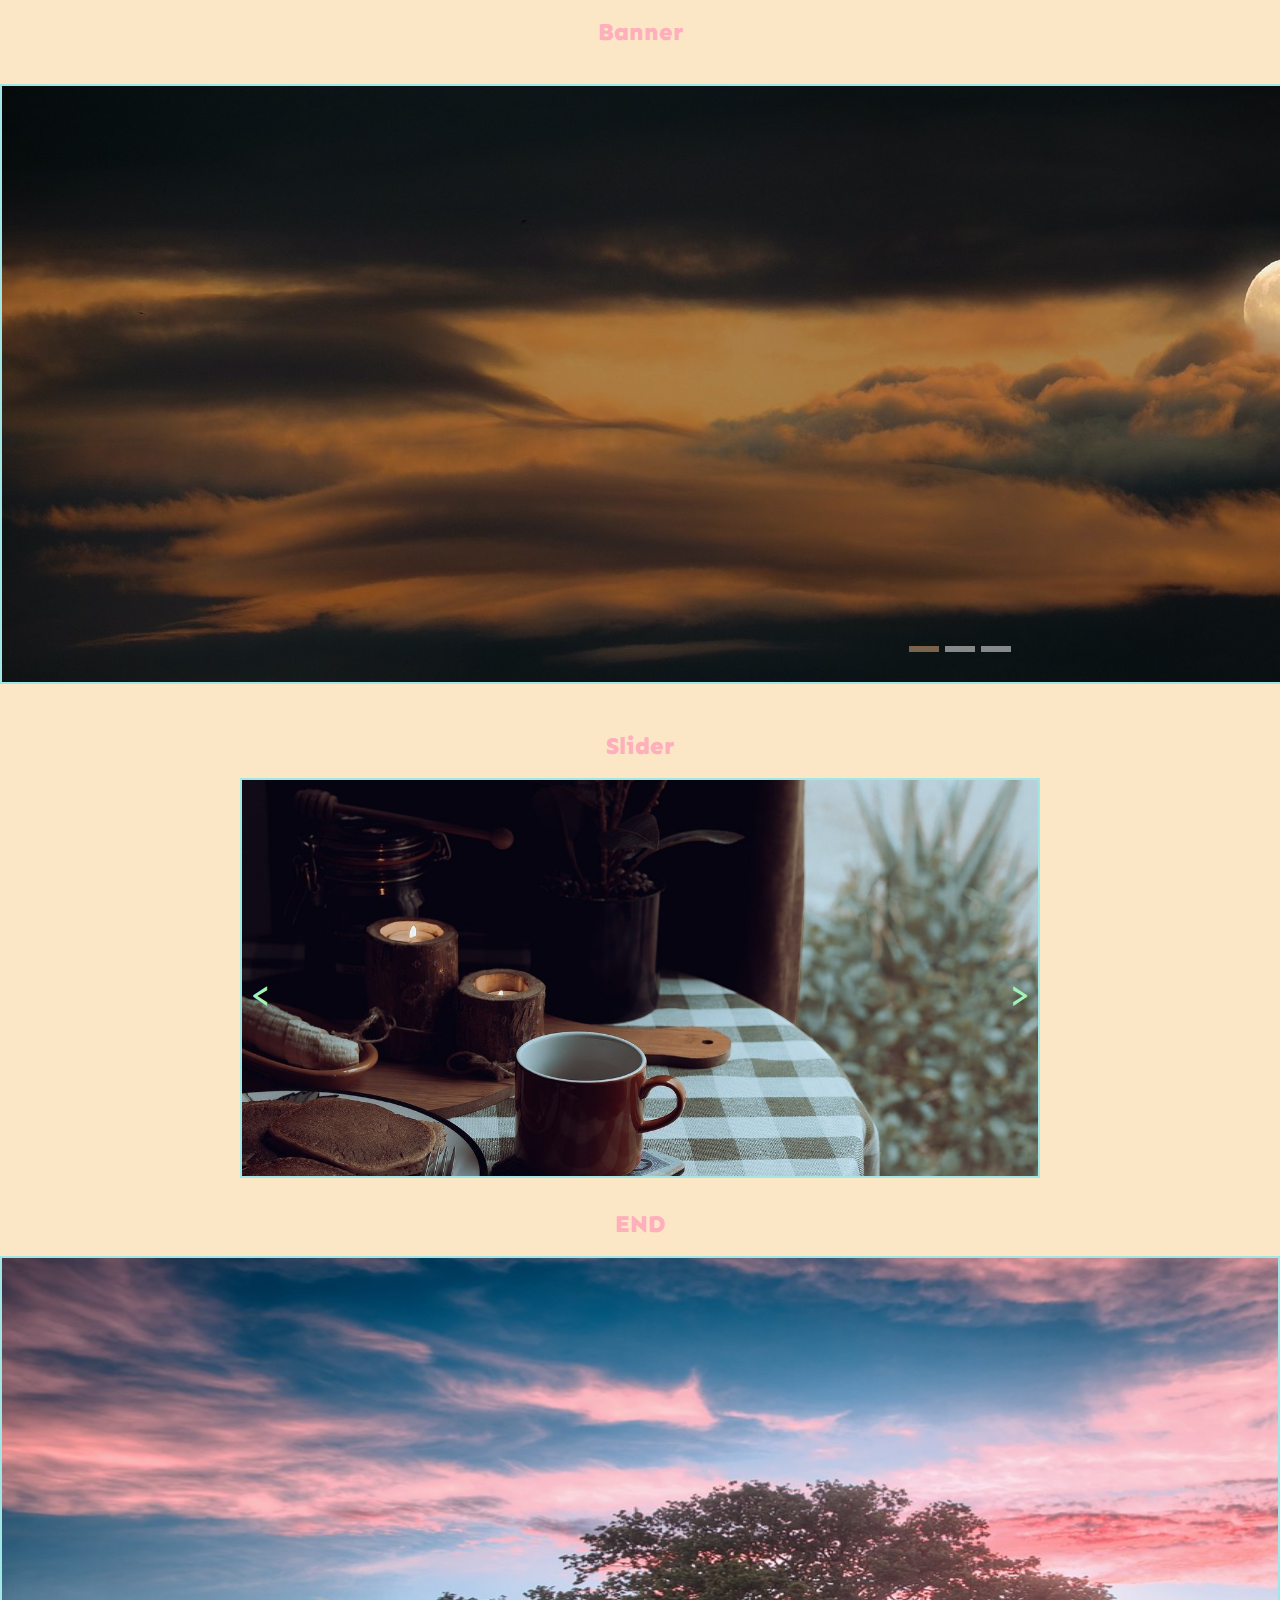
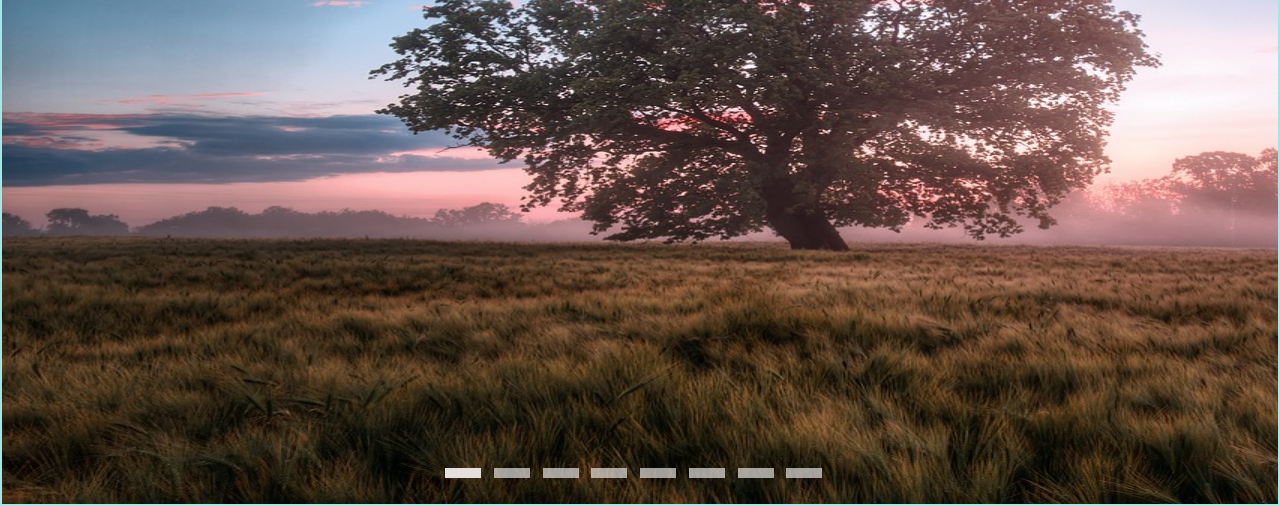
==== slider/slider.html @ 506980aa "2024/10/04" ====
<!DOCTYPE html>
<html lang="en">
<head>
    <meta charset="UTF-8">
    <meta name="viewport" content="width=device-width, initial-scale=1.0">
    <link rel="stylesheet" href="css/slider.css">
    <title>Slider</title>
</head>
<body>
    <!-- banner -->
    <h2 class="banner__title">Banner</h2>
    <div class="banner">
      <div class="banner__wrapper">
        <div class="banner__line">
          <div class="banner__item">
            <img src="img/header/nature_3656121_1920.jpg" alt="" />
          </div>
          <div class="banner__item">
            <img src="img/header/banner_1082644_1920.jpg" alt="" />
          </div>
          <div class="banner__item">
            <img src="img/header/banner_951877_1920.jpg" alt="" />
          </div>
        </div>
        <div class="banner__dots">
          <div class="banner__dot active"></div>
          <div class="banner__dot"></div>
          <div class="banner__dot"></div>
          <!-- <div class="banner__dot"></div> -->
        </div>
      </div>
    </div>
    <div class="wrapper">
      <div class="content">
        <div class="container">
          <!-- slider -->
          <h2 class="slider__tittle">Slider</h2>
          <div class="slider">
            <div class="slider__wrapper">
              <div class="slider__line">
                <div class="slider__item">
                  <img src="img/bread_1280.jpg" alt="Image1" />
                </div>
                <div class="slider__item">
                  <img src="img/lion_1280.jpg" alt="Image2" />
                </div>
                <div class="slider__item">
                  <img src="img/trees_1280.jpg" alt="Image3" />
                </div>
                <div class="slider__item">
                  <img src="img/typewriter_640.jpg" alt="Image4" />
                </div>
                <div class="slider__item">
                  <img src="img/woman_1280.jpg" alt="Image5" />
                </div>
              </div>
            </div>

            <div class="slider__controls">
              <button class="slider__btn slider__btn--prev">&lt;</button>
              <button class="slider__btn slider__btn--next">&gt;</button>
            </div>
          </div>

          <h3>END</h3>

          <div class="slider-dots">
            <div class="slider-dots__wrapper">
              <div class="slider-dots__line">
                <div class="slider-dots__item">
                  <img src="img/slider_dots/field_6574455_1280.jpg" alt="" />
                </div>
                <div class="slider-dots__item">
                  <img src="img/slider_dots/forest-8647829_1280.jpg" alt="" />
                </div>
                <div class="slider-dots__item">
                  <img src="img/slider_dots/forest_6631518_1280.jpg" alt="" />
                </div>
                <div class="slider-dots__item">
                  <img src="img/slider_dots/heart_1776746_1280.jpg" alt="" />
                </div>
                <div class="slider-dots__item">
                  <img src="img/slider_dots/hills_2836301_1280.jpg" alt="" />
                </div>
                <div class="slider-dots__item">
                  <img src="img/slider_dots/path_4591121_1280.jpg" alt="" />
                </div>
                <div class="slider-dots__item">
                  <img src="img/slider_dots/road_1072821_1280.jpg" alt="" />
                </div>
                <div class="slider-dots__item">
                  <img src="img/slider_dots/benches_560435_1280.jpg" alt="" />
                </div>
              </div>
              <div class="slider-dots__lights">
                <div class="slider-dots__light active"></div>
                <div class="slider-dots__light"></div>
                <div class="slider-dots__light"></div>
                <div class="slider-dots__light"></div>
                <div class="slider-dots__light"></div>
                <div class="slider-dots__light"></div>
                <div class="slider-dots__light"></div>
                <div class="slider-dots__light"></div>
              </div>
            </div>
          </div>
        </div>
      </div>
    </div>

    <script src="js/slider.js"></script>
</body>
</html>
---- slider/css/slider.css ----
@import url("https://fonts.googleapis.com/css?family=Sen:regular,500,600,700,800&display=swap");
* {
  padding: 0px;
  margin: 0px;
  border: 0px;
}

*,
*::before,
*::after {
  -webkit-box-sizing: border-box;
          box-sizing: border-box;
}

*::before,
*::after {
  display: inline-block;
}

:focus,
:active {
  outline: none;
}

a:focus,
a:active {
  outline: none;
}

html,
body {
  height: 100%;
}

body {
  color: rgba(12, 0, 0, 0.9490196078);
  line-height: 1;
  font-family: "Sen";
  font-size: 16px;
  background-color: #fbe7c6;
  text-rendering: optimizeLegibility;
  -ms-text-size-adjust: 100%;
  -moz-text-size-adjust: 100%;
  -webkit-text-size-adjust: 100%;
  -webkit-font-smoothing: antialiased;
  -moz-osx-font-smoothing: grayscale;
}

input,
button,
textarea {
  font-family: "Sen";
  font-size: inherit;
  line-height: inherit;
  color: inherit;
  background-color: transparent;
}

input,
textarea {
  width: 100%;
}

button,
select,
option {
  cursor: pointer;
}

a {
  display: inline-block;
  color: inherit;
  text-decoration: none;
}

ul li {
  list-style: none;
}

img {
  vertical-align: top;
}

h1,
h2,
h3,
h4,
h5,
h6 {
  font-weight: inherit;
  font-size: inherit;
}

.wrapper {
  min-height: 100%;
  overflow: hidden;
  display: -webkit-box;
  display: -ms-flexbox;
  display: flex;
  -webkit-box-orient: vertical;
  -webkit-box-direction: normal;
      -ms-flex-direction: column;
          flex-direction: column;
}

.content {
  -webkit-box-flex: 1;
      -ms-flex: 1 1 auto;
          flex: 1 1 auto;
}

.container {
  max-width: 1440px;
  margin: 0 auto;
}

.banner {
  max-height: 600px;
}
.banner__title {
  font-weight: 800;
  font-size: 24px;
  color: #ffaebc;
  padding-bottom: 20px;
  text-align: center;
  margin: 20px;
}
.banner__wrapper {
  margin: 0 auto;
  width: 1920px;
  max-height: 600px;
  border: 2px solid #a0e7e5;
  overflow: hidden;
}
.banner__line {
  display: -webkit-box;
  display: -ms-flexbox;
  display: flex;
  -webkit-transition: all 0.3s ease;
  transition: all 0.3s ease;
  position: relative;
  left: 0;
  height: 600px;
  width: 5760px;
  background-color: #b4f8c8;
}
.banner__item {
  display: -webkit-box;
  display: -ms-flexbox;
  display: flex;
  width: 1920px;
}
.banner__item img {
  width: 100%;
  height: auto;
  -o-object-fit: cover;
     object-fit: cover;
}
.banner__dots {
  position: relative;
  top: -50px;
  z-index: 15;
  display: -webkit-box;
  display: -ms-flexbox;
  display: flex;
  -webkit-box-pack: center;
      -ms-flex-pack: center;
          justify-content: center;
  margin-right: 15%;
  margin-left: 15%;
  list-style: none;
}
.banner__dot {
  -webkit-box-sizing: content-box;
          box-sizing: content-box;
  -webkit-box-flex: 0;
      -ms-flex: 0 1 auto;
          flex: 0 1 auto;
  width: 30px;
  height: 6px;
  margin-right: 3px;
  margin-left: 3px;
  cursor: pointer;
  background-color: #fff;
  background-clip: padding-box;
  border-top: 10px solid transparent;
  border-bottom: 10px solid transparent;
  opacity: 0.5;
  -webkit-transition: opacity 0.6s ease;
  transition: opacity 0.6s ease;
}
.banner .active,
.banner .dot:hover {
  background-color: #e7b386;
}

.slider {
  max-height: 500px;
}
.slider__tittle {
  padding-top: 50px;
  font-weight: 800;
  font-size: 24px;
  color: #ffaebc;
  padding-bottom: 20px;
  text-align: center;
}
.slider__wrapper {
  margin: 0 auto;
  width: 800px;
  max-height: 400px;
  border: 2px solid #a0e7e5;
  overflow: hidden;
}
.slider__line {
  display: -webkit-box;
  display: -ms-flexbox;
  display: flex;
  -webkit-transition: all 0.3s ease;
  transition: all 0.3s ease;
  position: relative;
  left: 0;
  height: 400px;
  width: 4000px;
  background-color: #b4f8c8;
}
.slider__item {
  display: -webkit-box;
  display: -ms-flexbox;
  display: flex;
  width: 800px;
}
.slider__item img {
  width: 100%;
  height: auto;
  -o-object-fit: cover;
     object-fit: cover;
}
.slider__controls {
  width: 780px;
  display: -webkit-box;
  display: -ms-flexbox;
  display: flex;
  -webkit-box-pack: justify;
      -ms-flex-pack: justify;
          justify-content: space-between;
  margin: 0 auto;
  position: relative;
  top: -200px;
  cursor: pointer;
  z-index: 1;
}
.slider__btn {
  font-weight: 500;
  font-size: 34px;
  color: #a2f3ba;
}
h3 {
  font-weight: 800;
  font-size: 24px;
  color: #ffaebc;
  padding-bottom: 20px;
  text-align: center;
}

.slider-dots__wrapper {
  margin: 0 auto;
  width: 1280px;
  max-height: 850px;
  border: 2px solid #a0e7e5;
  overflow: hidden;
}
.slider-dots__number {
  font-weight: 800;
  font-size: 24px;
  color: #ffaebc;
  padding-bottom: 20px;
  text-align: center;
}
.slider-dots__line {
  display: -webkit-box;
  display: -ms-flexbox;
  display: flex;
  -webkit-transition: all 0.3s ease;
  transition: all 0.3s ease;
  position: relative;
  left: 0;
  height: 850px;
  width: 15360px;
  background-color: #b4f8c8;
}
.slider-dots__item {
  display: -webkit-box;
  display: -ms-flexbox;
  display: flex;
  width: 1920px;
}
.slider-dots__item img {
  width: 100%;
  height: auto;
  -o-object-fit: fill;
     object-fit: fill;
}
.slider-dots__lights {
  position: relative;
  top: -50px;
  z-index: 15;
  display: -webkit-box;
  display: -ms-flexbox;
  display: flex;
  -webkit-box-pack: center;
      -ms-flex-pack: center;
          justify-content: center;
  margin: 0 auto;
}
.slider-dots__light {
  -webkit-box-sizing: content-box;
          box-sizing: content-box;
  -webkit-box-flex: 0;
      -ms-flex: 0 1 auto;
          flex: 0 1 auto;
  width: 36px;
  height: 10px;
  margin-right: 1%;
  cursor: pointer;
  background-clip: padding-box;
  border-top: 10px solid transparent;
  border-bottom: 10px solid transparent;
  background-color: rgba(227, 224, 221, 0.7);
  -webkit-transition: background-color 0.6s ease;
  transition: background-color 0.6s ease;
}
.slider-dots .active,
.slider-dots .light:hover {
  background-color: rgb(227, 224, 221);
}/*# sourceMappingURL=slider.css.map */
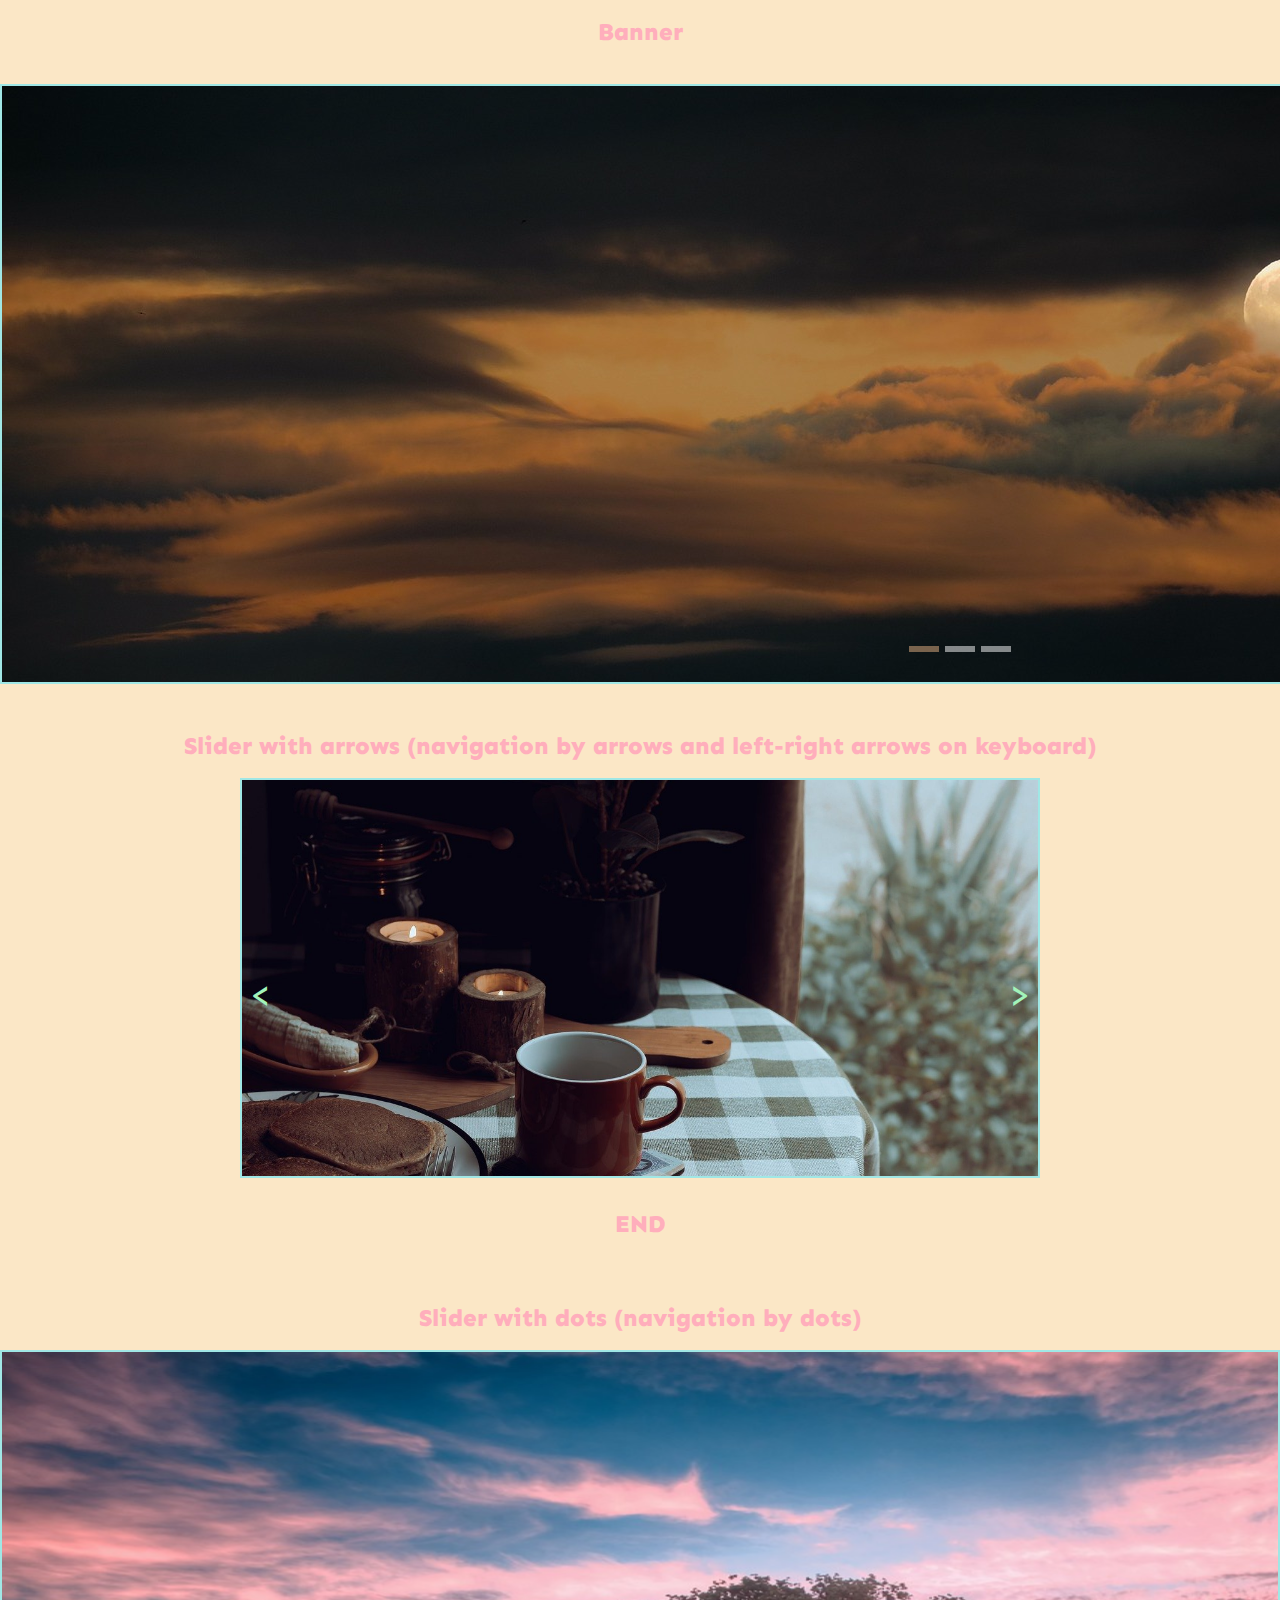
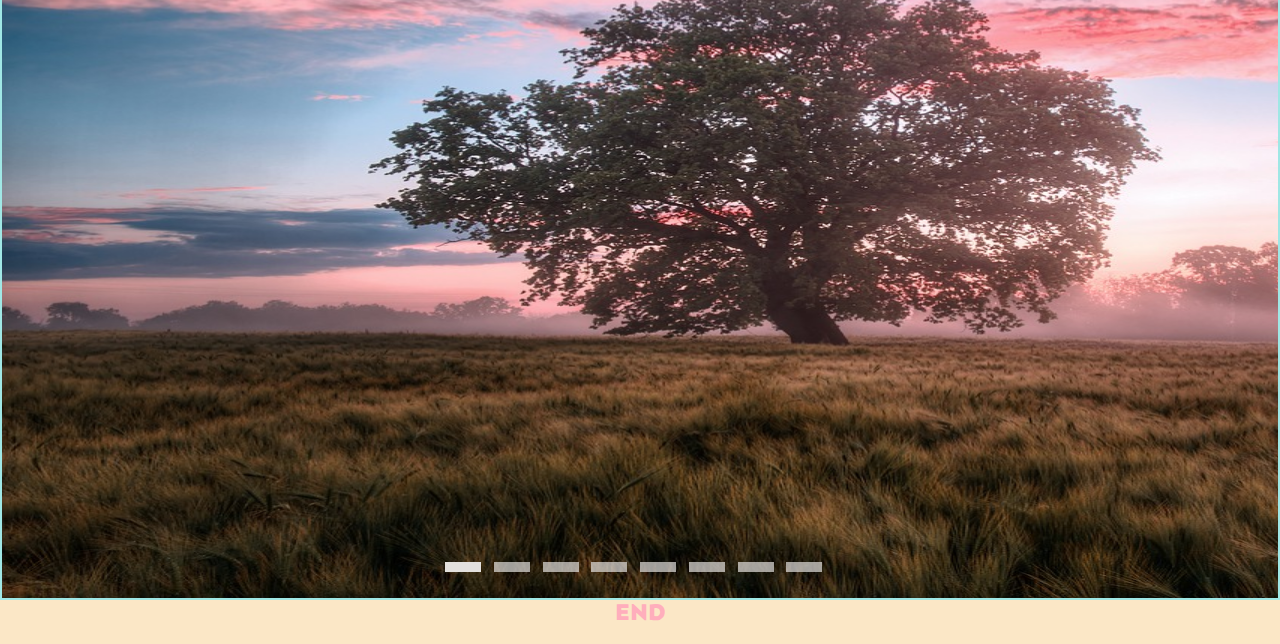
==== commit 18fadb68: "added in end functions slider with keyboard navigation,  Auto slide, Click on slides to navigate to " ====
--- a/slider/slider.html
+++ b/slider/slider.html
@@ -1,12 +1,12 @@
 <!DOCTYPE html>
 <html lang="en">
-<head>
-    <meta charset="UTF-8">
-    <meta name="viewport" content="width=device-width, initial-scale=1.0">
-    <link rel="stylesheet" href="css/slider.css">
+  <head>
+    <meta charset="UTF-8" />
+    <meta name="viewport" content="width=device-width, initial-scale=1.0" />
+    <link rel="stylesheet" href="css/slider.css" />
     <title>Slider</title>
-</head>
-<body>
+  </head>
+  <body>
     <!-- banner -->
     <h2 class="banner__title">Banner</h2>
     <div class="banner">
@@ -34,7 +34,10 @@
       <div class="content">
         <div class="container">
           <!-- slider -->
-          <h2 class="slider__tittle">Slider</h2>
+          <h2 class="slider__tittle">
+            Slider with arrows (navigation by arrows and left-right arrows on
+            keyboard)
+          </h2>
           <div class="slider">
             <div class="slider__wrapper">
               <div class="slider__line">
@@ -65,6 +68,9 @@
           <h3>END</h3>
 
           <div class="slider-dots">
+            <h2 class="slider__tittle">
+              Slider with dots (navigation by dots)
+            </h2>
             <div class="slider-dots__wrapper">
               <div class="slider-dots__line">
                 <div class="slider-dots__item">
@@ -104,10 +110,12 @@
               </div>
             </div>
           </div>
+
+          <h3>END</h3>
         </div>
       </div>
     </div>
 
     <script src="js/slider.js"></script>
-</body>
-</html>+  </body>
+</html>
--- a/slider/css/slider.css
+++ b/slider/css/slider.css
@@ -333,4 +333,71 @@
 .slider-dots .active,
 .slider-dots .light:hover {
   background-color: rgb(227, 224, 221);
+}
+
+.slider-byclick {
+  margin-top: 20px;
+  margin-bottom: 30px;
+  display: -webkit-box;
+  display: -ms-flexbox;
+  display: flex;
+  -webkit-box-orient: vertical;
+  -webkit-box-direction: normal;
+      -ms-flex-direction: column;
+          flex-direction: column;
+}
+.slider-byclick h2 {
+  font-weight: 800;
+  font-size: 24px;
+  color: #ffaebc;
+  padding-bottom: 20px;
+  text-align: center;
+}
+.slider-byclick__container {
+  margin: 0 auto;
+  width: 640px;
+  max-height: 400px;
+  border: 2px solid #a0e7e5;
+  overflow: hidden;
+}
+.slider-byclick__liner {
+  display: -webkit-box;
+  display: -ms-flexbox;
+  display: flex;
+  -webkit-transition: all 0.3s ease;
+  transition: all 0.3s ease;
+  position: relative;
+  left: 0;
+  width: 3200px;
+  background-color: #b4f8c8;
+}
+.slider-byclick__item {
+  display: -webkit-box;
+  display: -ms-flexbox;
+  display: flex;
+  width: 640px;
+}
+.slider-byclick__item img {
+  width: 100%;
+  height: auto;
+  -o-object-fit: cover;
+     object-fit: cover;
+}
+.slider-byclick__controls {
+  display: none;
+  position: relative;
+  z-index: 1;
+  display: -webkit-box;
+  display: -ms-flexbox;
+  display: flex;
+  -webkit-box-pack: justify;
+      -ms-flex-pack: justify;
+          justify-content: space-between;
+  margin: 0 auto;
+}
+.slider-byclick__btn {
+  display: none;
+  font-weight: 500;
+  font-size: 34px;
+  color: #22d157;
 }/*# sourceMappingURL=slider.css.map */